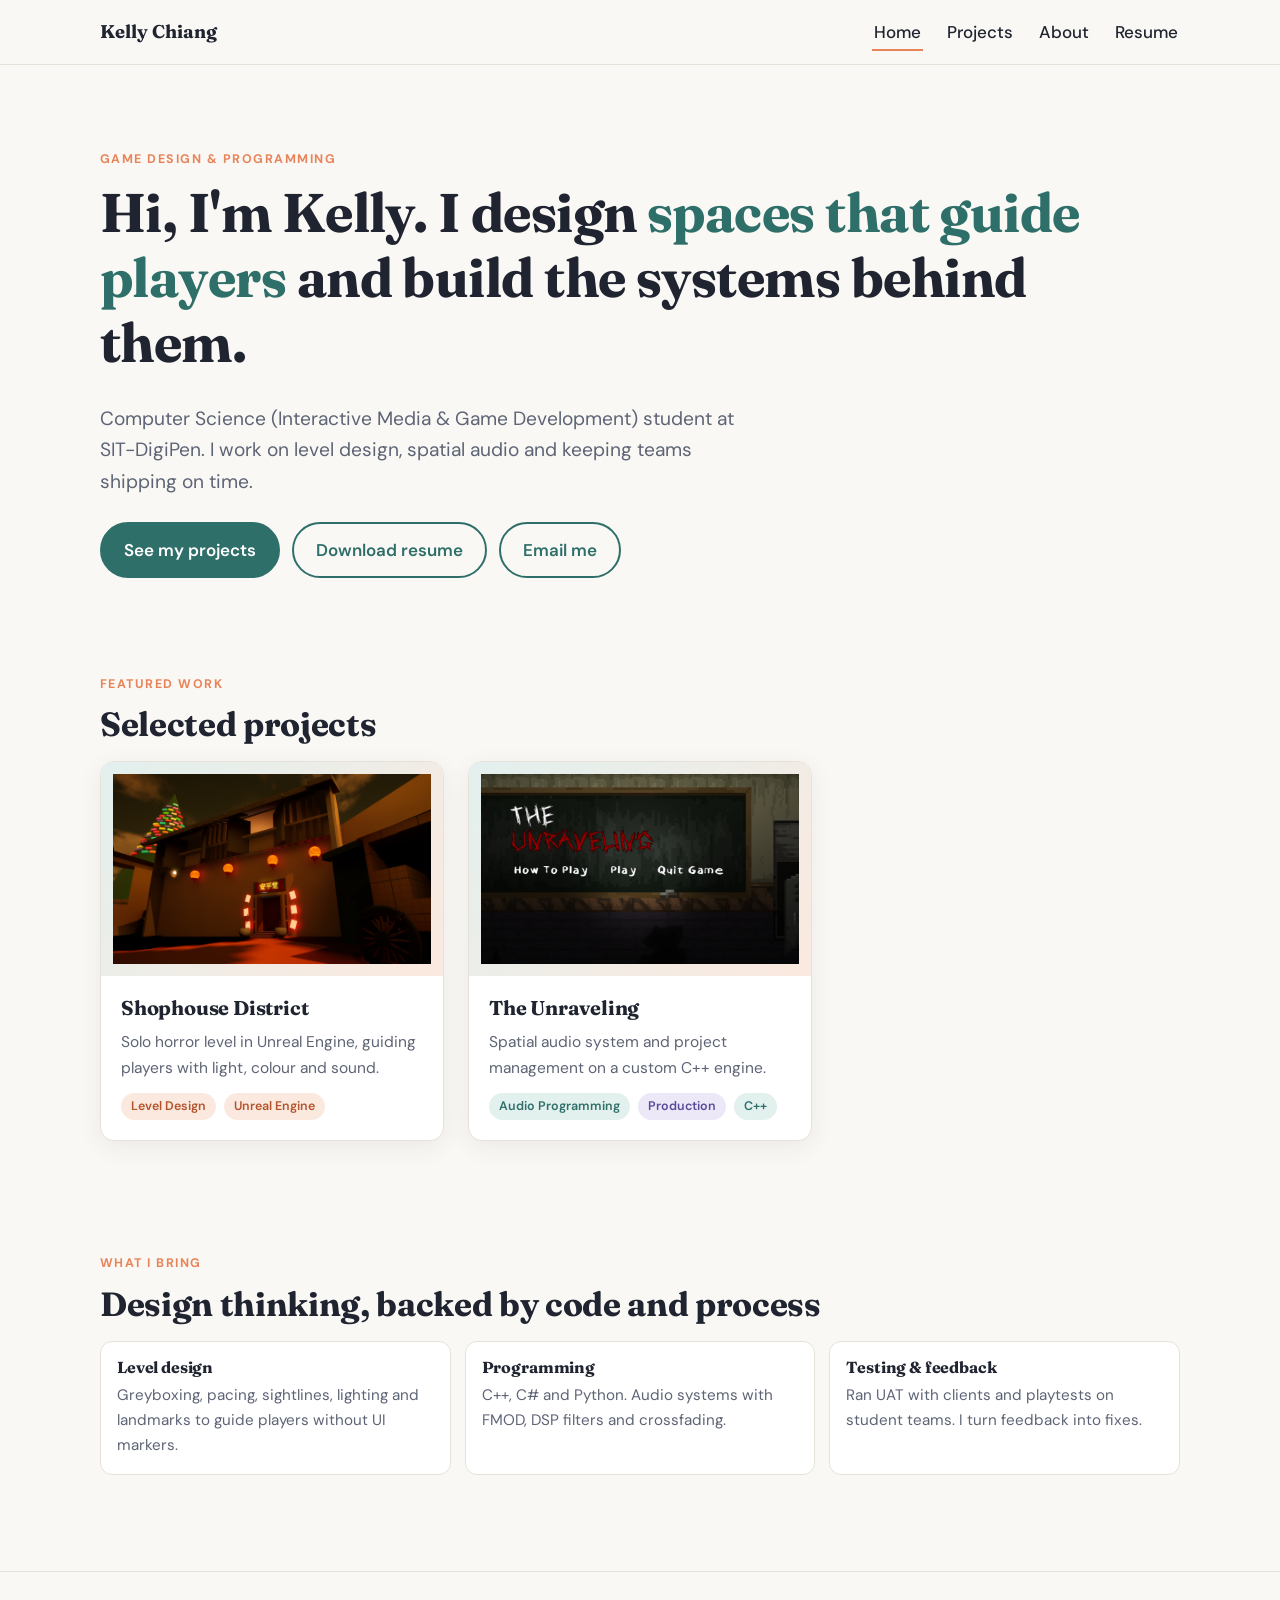
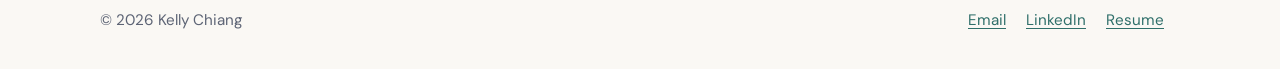
==== index.html @ 19bf758f "NHCS website" ====
<!doctype html>
<html lang="en">
<head>
  <meta charset="utf-8">
  <meta name="viewport" content="width=device-width, initial-scale=1">
  <title>Kelly Chiang | Game Design &amp; Programming</title>
  <meta name="description" content="Portfolio of Kelly Chiang, CS in Interactive Media and Game Development student at SIT-DigiPen. Level design, spatial audio and production.">
  <link rel="preconnect" href="https://fonts.googleapis.com">
  <link rel="preconnect" href="https://fonts.gstatic.com" crossorigin>
  <link href="https://fonts.googleapis.com/css2?family=DM+Sans:wght@400;500;700&family=Fraunces:opsz,wght@9..144,600;9..144,700&display=swap" rel="stylesheet">
  <link rel="stylesheet" href="css/style.css?v=7">
</head>
<body>
  <header class="site-header">
    <div class="wrap nav">
      <a class="brand" href="index.html">Kelly Chiang</a>
      <button class="menu-btn" aria-label="Toggle menu" aria-expanded="false">Menu</button>
      <ul>
        <li><a class="link" href="index.html">Home</a></li>
        <li><a class="link" href="projects.html">Projects</a></li>
        <li><a class="link" href="about.html">About</a></li>
        <li><a class="link" href="resume.pdf" target="_blank" rel="noopener">Resume</a></li>
      </ul>
    </div>
  </header>

  <main>
    <section class="hero">
      <div class="wrap">
        <p class="eyebrow">Game design &amp; programming</p>
        <h1>Hi, I'm Kelly. I design <span>spaces that guide players</span> and build the systems behind them.</h1>
        <p class="lead">Computer Science (Interactive Media &amp; Game Development) student at SIT-DigiPen. I work on level design, spatial audio and keeping teams shipping on time.</p>
        <div class="btn-row">
          <a class="btn" href="projects.html">See my projects</a>
          <a class="btn ghost" href="resume.pdf" target="_blank" rel="noopener">Download resume</a>
          <a class="btn ghost" href="mailto:kellychiangyan@gmail.com">Email me</a>
        </div>
      </div>
    </section>

    <section>
      <div class="wrap">
        <p class="eyebrow">Featured work</p>
        <h2>Selected projects</h2>
        <div class="grid">
          <a class="card" href="project-unreal-level.html">
            <div class="thumb"><img src="images/finalscenecomposition1.png" alt="Shophouse District: a temple facade at night with red lanterns and glowing talismans around the doorway" loading="lazy"></div>
            <div class="body">
              <h3>Shophouse District</h3>
              <p>Solo horror level in Unreal Engine, guiding players with light, colour and sound.</p>
              <div class="tags"><span class="tag design">Level Design</span><span class="tag design">Unreal Engine</span></div>
            </div>
          </a>
          <a class="card" href="project-the-unraveling.html">
            <div class="thumb"><img src="images/theunravelling_menu.png" alt="The Unraveling main menu: the game title written on a classroom chalkboard with How To Play, Play and Quit Game options" loading="lazy"></div>
            <div class="body">
              <h3>The Unraveling</h3>
              <p>Spatial audio system and project management on a custom C++ engine.</p>
              <div class="tags"><span class="tag">Audio Programming</span><span class="tag production">Production</span><span class="tag">C++</span></div>
            </div>
          </a>
        </div>
      </div>
    </section>

    <section>
      <div class="wrap">
        <p class="eyebrow">What I bring</p>
        <h2>Design thinking, backed by code and process</h2>
        <div class="skills">
          <div><h3>Level design</h3><p>Greyboxing, pacing, sightlines, lighting and landmarks to guide players without UI markers.</p></div>
          <div><h3>Programming</h3><p>C++, C# and Python. Audio systems with FMOD, DSP filters and crossfading.</p></div>
          <div><h3>Testing &amp; feedback</h3><p>Ran UAT with clients and playtests on student teams. I turn feedback into fixes.</p></div>
        </div>
      </div>
    </section>
  </main>

  <footer class="site-footer">
    <div class="wrap">
      <div>&copy; <span id="year">2026</span> Kelly Chiang</div>
      <div>
        <a href="mailto:kellychiangyan@gmail.com">Email</a>
        <a href="https://www.linkedin.com/in/kelly-chiang-yan" target="_blank" rel="noopener">LinkedIn</a>
        <a href="resume.pdf" target="_blank" rel="noopener">Resume</a>
      </div>
    </div>
  </footer>
  <script src="js/main.js"></script>
</body>
</html>
---- css/style.css ----
/* ===== Kelly Chiang portfolio — light theme =====
   Change colours in :root to restyle the whole site. */
:root {
  --bg: #faf8f4;
  --surface: #ffffff;
  --ink: #1f2430;
  --muted: #5d6475;
  --line: #e7e2d9;
  --accent: #2f6f6a;        /* deep teal */
  --accent-soft: #e2f0ee;
  --warm: #e8845a;          /* warm highlight */
  --warm-soft: #fbe9df;
  --radius: 14px;
  --shadow: 0 6px 24px rgba(31, 36, 48, 0.07);
  --max: 1080px;
}

* { box-sizing: border-box; }
html { scroll-behavior: smooth; }
body {
  margin: 0;
  background: var(--bg);
  color: var(--ink);
  font-family: "DM Sans", system-ui, -apple-system, "Segoe UI", sans-serif;
  line-height: 1.65;
  font-size: 17px;
}
img, video { max-width: 100%; display: block; }
a { color: var(--accent); text-underline-offset: 3px; }
a:hover { color: var(--warm); }

h1, h2, h3 {
  font-family: "Fraunces", Georgia, serif;
  line-height: 1.2;
  margin: 0 0 0.5em;
  letter-spacing: -0.01em;
}
h1 { font-size: clamp(2.2rem, 5vw, 3.4rem); }
h2 { font-size: clamp(1.6rem, 3vw, 2.1rem); }
h3 { font-size: 1.25rem; }
p { margin: 0 0 1em; }

.wrap { width: min(var(--max), 100% - 32px); margin-inline: auto; }
section { padding: 56px 0; }
.eyebrow {
  text-transform: uppercase;
  letter-spacing: 0.12em;
  font-size: 0.78rem;
  font-weight: 700;
  color: var(--warm);
  margin-bottom: 10px;
}
.lead { font-size: 1.2rem; color: var(--muted); max-width: 640px; }

/* ----- Nav ----- */
.site-header {
  position: sticky; top: 0; z-index: 50;
  background: rgba(250, 248, 244, 0.92);
  backdrop-filter: blur(8px);
  border-bottom: 1px solid var(--line);
}
.nav { display: flex; align-items: center; justify-content: space-between; height: 64px; }
.brand { font-family: "Fraunces", serif; font-weight: 700; font-size: 1.15rem; color: var(--ink); text-decoration: none; }
.nav ul { list-style: none; display: flex; gap: 22px; margin: 0; padding: 0; }
.nav a.link { color: var(--ink); text-decoration: none; font-weight: 500; padding: 6px 2px; border-bottom: 2px solid transparent; }
.nav a.link:hover, .nav a.link.active { border-bottom-color: var(--warm); color: var(--ink); }
.menu-btn { display: none; background: none; border: 1px solid var(--line); border-radius: 8px; padding: 6px 12px; font: inherit; cursor: pointer; }

/* ----- Buttons ----- */
.btn {
  display: inline-block; padding: 12px 22px; border-radius: 999px;
  background: var(--accent); color: #fff; text-decoration: none; font-weight: 600;
  border: 2px solid var(--accent); transition: transform .15s, background .15s;
}
.btn:hover { transform: translateY(-2px); color: #fff; background: #25595a; }
.btn.ghost { background: transparent; color: var(--accent); }
.btn.ghost:hover { background: var(--accent-soft); color: var(--accent); }
.btn-row { display: flex; flex-wrap: wrap; gap: 12px; margin-top: 24px; }

/* ----- Hero ----- */
.hero { padding: 84px 0 40px; }
.hero h1 span { color: var(--accent); }

/* ----- Cards / grid ----- */
.grid { display: grid; gap: 24px; grid-template-columns: repeat(auto-fill, minmax(300px, 1fr)); }
.card {
  background: var(--surface); border: 1px solid var(--line); border-radius: var(--radius);
  overflow: hidden; box-shadow: var(--shadow); text-decoration: none; color: inherit;
  display: flex; flex-direction: column; transition: transform .2s, box-shadow .2s;
}
.card:hover { transform: translateY(-4px); box-shadow: 0 12px 32px rgba(31, 36, 48, 0.12); color: inherit; }
.card .thumb {
  aspect-ratio: 16 / 10; background: linear-gradient(135deg, var(--accent-soft), var(--warm-soft));
  display: grid; place-items: center; color: var(--muted); font-size: 0.9rem; text-align: center; padding: 12px;
}
.card .thumb { overflow: hidden; }
.card .thumb img { width: 100%; height: 100%; object-fit: cover; }
.card .body { padding: 20px; }
.card p { color: var(--muted); font-size: 0.97rem; margin-bottom: 12px; }
.card.hidden { display: none; }

.tags { display: flex; flex-wrap: wrap; gap: 8px; }
.tag { font-size: 0.78rem; font-weight: 600; padding: 3px 10px; border-radius: 999px; background: var(--accent-soft); color: var(--accent); }
.tag.design { background: var(--warm-soft); color: #b3532a; }
.tag.production { background: #ece8f7; color: #5a4a9a; }

/* ----- Filters ----- */
.filters { display: flex; flex-wrap: wrap; gap: 10px; margin: 20px 0 32px; }
.filter-btn {
  font: inherit; font-weight: 600; padding: 8px 18px; border-radius: 999px;
  border: 1.5px solid var(--line); background: var(--surface); color: var(--ink); cursor: pointer;
}
.filter-btn:hover { border-color: var(--accent); }
.filter-btn.active { background: var(--ink); color: #fff; border-color: var(--ink); }

/* ----- Case study ----- */
.meta-box {
  display: grid; grid-template-columns: repeat(auto-fit, minmax(150px, 1fr)); gap: 16px;
  background: var(--surface); border: 1px solid var(--line); border-radius: var(--radius); padding: 22px; margin: 28px 0;
}
.meta-box dt { font-size: 0.75rem; text-transform: uppercase; letter-spacing: 0.1em; color: var(--muted); font-weight: 700; }
.meta-box dd { margin: 2px 0 0; font-weight: 600; }
.case h2 { margin-top: 1.6em; }
.case ul, .case ol { padding-left: 1.2em; }
.case li { margin-bottom: 6px; }
.case summary { cursor: pointer; font-weight: 600; margin-bottom: 12px; }

/* Screenshots and diagrams inside case studies */
.shot { border-radius: var(--radius); border: 1px solid var(--line); }
.shot.diagram { background: #fff; max-width: 640px; width: 100%; }
.media {
  background: linear-gradient(135deg, var(--accent-soft), var(--warm-soft));
  border: 2px dashed #c9d8d5; border-radius: var(--radius); min-height: 260px;
  display: grid; place-items: center; text-align: center; color: var(--muted); padding: 24px; margin: 20px 0;
}
.media.video { aspect-ratio: 16 / 9; }
.media iframe { width: 100%; height: 100%; border: 0; border-radius: var(--radius); }
figure { margin: 28px 0; }
figure img { display: block; }
figcaption { font-size: 0.9rem; color: var(--muted); margin: 12px 0 0; }

/* ----- Screenshot gallery (case studies) ----- */
.gallery { display: grid; gap: 20px; grid-template-columns: repeat(auto-fit, minmax(280px, 1fr)); margin: 16px 0 28px; }
.gallery figure { margin: 0; }
.gallery img { width: 100%; aspect-ratio: 16 / 10; object-fit: cover; border-radius: var(--radius); border: 1px solid var(--line); }
.callout {
  background: var(--warm-soft); border-left: 4px solid var(--warm);
  padding: 14px 18px; border-radius: 8px; margin: 20px 0; font-size: 0.97rem;
}
.back { display: inline-block; margin-top: 32px; font-weight: 600; text-decoration: none; }

/* ----- Interactive: audio demo ----- */
.demo {
  background: var(--surface); border: 1px solid var(--line); border-radius: var(--radius);
  padding: 24px; box-shadow: var(--shadow); margin: 24px 0;
}
.demo h3 { margin-top: 18px; }
.demo .hint { margin-bottom: 6px; color: var(--muted); font-size: 0.95rem; }
.demo .row { display: flex; flex-wrap: wrap; align-items: center; gap: 14px; margin: 14px 0; }
.demo label { font-weight: 600; min-width: 150px; }
.demo input[type="range"] { flex: 1; min-width: 160px; accent-color: var(--accent); }
.demo output { font-variant-numeric: tabular-nums; color: var(--muted); min-width: 80px; }
.demo button { font: inherit; font-weight: 600; padding: 10px 20px; border-radius: 999px; border: 2px solid var(--accent); background: var(--accent); color: #fff; cursor: pointer; }
.demo button.off { background: transparent; color: var(--accent); }
.demo .note { font-size: 0.88rem; color: var(--muted); margin: 10px 0 0; }

/* ----- About ----- */
.about-grid { display: grid; gap: 40px; grid-template-columns: 280px 1fr; align-items: start; }
.portrait { aspect-ratio: 4 / 5; border-radius: var(--radius); background: linear-gradient(135deg, var(--accent-soft), var(--warm-soft)); display: grid; place-items: center; color: var(--muted); text-align: center; overflow: hidden; }
.portrait img { width: 100%; height: 100%; object-fit: cover; }
.skills { display: grid; gap: 14px; grid-template-columns: repeat(auto-fit, minmax(220px, 1fr)); margin-top: 16px; }
.skills div { background: var(--surface); border: 1px solid var(--line); border-radius: 12px; padding: 16px; }
.skills h3 { font-size: 1rem; margin-bottom: 6px; }
.skills p { margin: 0; color: var(--muted); font-size: 0.95rem; }

/* ----- About: open skill list + timeline ----- */
.skill-list { margin: 16px 0 0; }
.skill-list > div { display: grid; grid-template-columns: 200px 1fr; gap: 4px 24px; padding: 14px 0; border-top: 1px solid var(--line); }
.skill-list > div:last-child { border-bottom: 1px solid var(--line); }
.skill-list dt { font-weight: 700; }
.skill-list dd { margin: 0; color: var(--muted); }

.timeline-heading { margin-top: 32px; color: var(--accent); }
.timeline { list-style: none; margin: 0; padding: 0; }
.timeline li { display: grid; grid-template-columns: 200px 1fr; gap: 0 32px; }
.timeline .when { padding: 4px 0 28px; text-align: right; }
.timeline .period { display: block; font-weight: 700; color: var(--warm); font-size: 0.9rem; letter-spacing: 0.02em; }
.timeline .org { display: block; color: var(--muted); font-size: 0.95rem; }
.timeline .what { position: relative; padding: 0 0 28px 28px; border-left: 2px solid var(--line); }
.timeline .what::before, .timeline .when::before {
  content: ""; position: absolute; left: -7px; top: 9px;
  width: 12px; height: 12px; border-radius: 50%;
  background: var(--bg); border: 2px solid var(--accent);
}
.timeline .when::before { display: none; }
.timeline li:last-child .what { padding-bottom: 4px; }
.timeline h4 { font-size: 1.05rem; margin: 0 0 6px; line-height: 1.35; }
.timeline .what p { margin: 0; color: var(--muted); font-size: 0.97rem; }

/* ----- Footer ----- */
.site-footer { border-top: 1px solid var(--line); padding: 36px 0; margin-top: 40px; color: var(--muted); font-size: 0.95rem; }
.site-footer .wrap { display: flex; flex-wrap: wrap; gap: 16px; justify-content: space-between; }
.site-footer a { margin-right: 16px; }

/* ----- Mobile ----- */
@media (max-width: 720px) {
  body { font-size: 16px; }
  .menu-btn { display: block; }
  .nav ul { display: none; position: absolute; top: 64px; left: 0; right: 0; flex-direction: column; background: var(--bg); padding: 16px; border-bottom: 1px solid var(--line); gap: 12px; }
  .nav ul.open { display: flex; }
  .about-grid { grid-template-columns: 1fr; }
  .portrait { max-width: 260px; }
  .skill-list > div { grid-template-columns: 1fr; }
  .timeline li { grid-template-columns: 1fr; }
  .timeline .when { text-align: left; padding: 0 0 4px 28px; border-left: 2px solid var(--line); }
  .timeline .when { position: relative; }
  .timeline .when::before { display: block; }
  .timeline .what::before { display: none; }
  .hero { padding-top: 48px; }
}
@media (prefers-reduced-motion: reduce) {
  * { transition: none !important; scroll-behavior: auto !important; }
}

/* ----- Before / after comparison (case studies) ----- */
.compare { display: grid; grid-template-columns: 1fr 1fr; gap: 16px; margin: 12px 0 32px; }
.compare figure { margin: 0; }
.compare a { position: relative; display: block; }
.compare img { width: 100%; aspect-ratio: 16 / 10; object-fit: cover; border-radius: var(--radius); border: 1px solid var(--line); }
.tag-label {
  position: absolute; top: 10px; left: 10px;
  padding: 3px 10px; border-radius: 999px;
  font-size: 0.75rem; font-weight: 700; letter-spacing: 0.06em; text-transform: uppercase;
  background: rgba(31, 36, 48, 0.85); color: #fff;
}
.tag-label.after { background: var(--accent); }
@media (max-width: 520px) {
  .compare { gap: 10px; }
  .compare figcaption { font-size: 0.82rem; }
}

/* ----- Task and Mood Tracker demo ----- */
.sr-only { position: absolute; width: 1px; height: 1px; overflow: hidden; clip: rect(0 0 0 0); white-space: nowrap; }
.mood-table { display: grid; gap: 0; }
.mood-row {
  display: grid; grid-template-columns: minmax(0,1fr) 110px 56px 220px; gap: 12px; align-items: center;
  padding: 12px 0; border-bottom: 1px solid var(--line);
}
.mood-head { font-size: 0.75rem; font-weight: 700; text-transform: uppercase; letter-spacing: 0.08em; color: var(--muted); padding-top: 0; }
.mood-task strong { display: block; font-weight: 600; }
.mood-task small { display: block; color: var(--muted); font-size: 0.88rem; }
.mood-status { font-size: 0.8rem; font-weight: 600; padding: 3px 10px; border-radius: 999px; background: var(--warm-soft); color: #b3532a; justify-self: start; }
.mood-status.approved { background: var(--accent-soft); color: var(--accent); }
.mood-face img { width: 36px; height: 36px; }
.mood-actions { display: flex; flex-wrap: wrap; gap: 6px; align-items: center; justify-content: flex-end; }
.mood-confirm { font-size: 0.88rem; font-weight: 600; }
.demo button.small { padding: 6px 14px; font-size: 0.85rem; }
.demo button:disabled { opacity: 0.45; cursor: not-allowed; }
.mood-editor { margin-top: 20px; padding-top: 18px; border-top: 2px solid var(--line); }
.mood-editor h3 { margin-bottom: 4px; }
.mood-options { display: grid; grid-template-columns: repeat(5, 1fr); gap: 8px; margin: 12px 0 16px; }
.demo .mood-option {
  display: flex; flex-direction: column; align-items: center; gap: 6px;
  background: var(--bg); color: var(--ink); border: 2px solid var(--line); border-radius: 12px;
  padding: 10px 6px; font-size: 0.78rem; font-weight: 600; text-align: center; line-height: 1.25;
}
.demo .mood-option img { width: 40px; height: 40px; }
.demo .mood-option.selected { border-color: var(--accent); background: var(--accent-soft); }
.mood-note-label { display: block; font-weight: 600; margin-bottom: 6px; }
#mood-note { width: 100%; font: inherit; padding: 10px 12px; border: 1px solid var(--line); border-radius: 10px; background: var(--surface); color: var(--ink); }
.mood-count { font-size: 0.82rem; color: var(--muted); margin: 6px 0 0; text-align: right; }
.mood-count.over { color: #c0392b; font-weight: 700; }
.mood-msg { min-height: 1.4em; margin: 4px 0 8px; color: #c0392b; font-size: 0.9rem; font-weight: 600; }
@media (max-width: 600px) {
  .mood-row { grid-template-columns: 1fr auto; }
  .mood-head { display: none; }
  .mood-status { grid-column: 1; }
  .mood-face { grid-column: 2; grid-row: 1; }
  .mood-actions { grid-column: 1 / -1; justify-content: flex-start; }
  .mood-options { grid-template-columns: repeat(3, 1fr); }
}
.card .thumb.thumb-emojis { display: flex; align-items: center; justify-content: center; gap: 8px; }
.card .thumb.thumb-emojis img { width: 18%; max-width: 56px; height: auto; object-fit: contain; }

/* ----- Shelter Inspection App ----- */
.hbar-chart { background: var(--surface); border: 1px solid var(--line); border-radius: var(--radius); padding: 22px 24px; }
.hbar-title { font-weight: 700; margin: 0 0 14px; }
.hbar { display: grid; grid-template-columns: 220px minmax(0, 1fr) 44px; gap: 12px; align-items: center; margin: 10px 0; font-size: 0.92rem; }
.hbar-track { background: var(--bg); border-radius: 999px; height: 14px; overflow: hidden; }
.hbar-fill { display: block; height: 100%; background: var(--accent); border-radius: 999px; min-width: 4px; }
.hbar-chart.no-values .hbar { grid-template-columns: 220px minmax(0, 1fr); }
.hbar-value { font-variant-numeric: tabular-nums; font-weight: 600; text-align: right; }
.nav-compare { display: grid; grid-template-columns: 1fr 1fr; gap: 16px; margin: 12px 0 8px; }
.nav-mock { position: relative; background: var(--surface); border: 1px solid var(--line); border-radius: var(--radius); padding: 52px 20px 18px; }
.nav-mock ul { list-style: none; margin: 0; padding: 0; }
.nav-mock > ul > li { padding: 8px 10px; border-radius: 8px; font-weight: 600; }
.nav-mock ul ul { margin-top: 6px; }
.nav-mock ul ul li { padding: 5px 10px 5px 18px; font-weight: 400; color: var(--muted); font-size: 0.93rem; }
.nav-mock li.hl { color: var(--ink); background: var(--warm-soft); border-radius: 6px; }
.nav-mock li.hl-box { outline: 2px solid var(--accent); background: var(--accent-soft); }
.nav-mock-note { font-size: 0.88rem; color: var(--muted); margin: 12px 0 0; }
.card .thumb.thumb-chart { display: flex; align-items: flex-end; justify-content: center; gap: 14px; padding: 28px 40px 0; background: var(--accent-soft); }
.card .thumb.thumb-chart span { flex: 1; max-width: 46px; background: var(--accent); border-radius: 6px 6px 0 0; }
@media (max-width: 600px) {
  .nav-compare { grid-template-columns: 1fr; }
  .hbar { grid-template-columns: minmax(0, 1fr) 44px; }
  .hbar-label { grid-column: 1 / -1; }
  .hbar-chart.no-values .hbar { grid-template-columns: minmax(0, 1fr); }
}
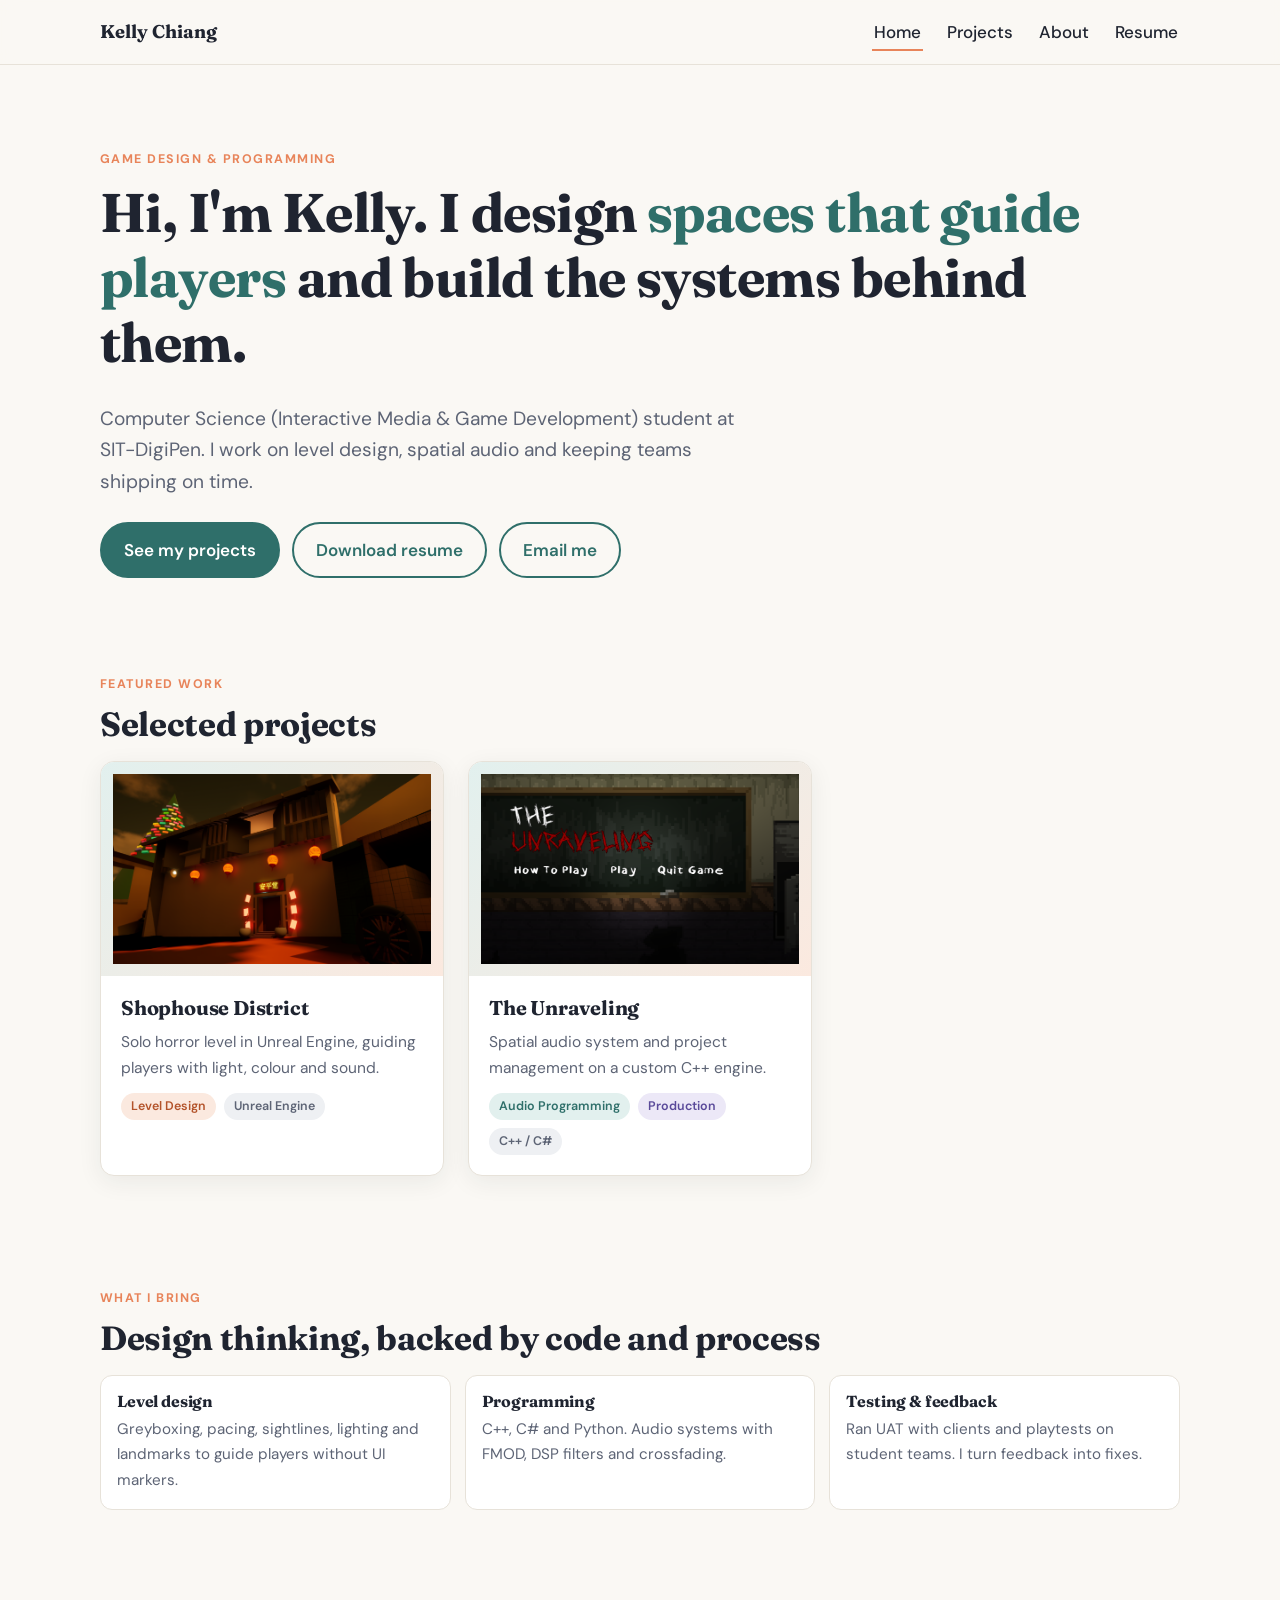
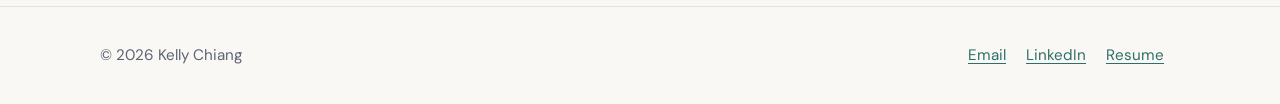
==== commit f35f1a68: "tags update" ====
--- a/index.html
+++ b/index.html
@@ -8,7 +8,7 @@
   <link rel="preconnect" href="https://fonts.googleapis.com">
   <link rel="preconnect" href="https://fonts.gstatic.com" crossorigin>
   <link href="https://fonts.googleapis.com/css2?family=DM+Sans:wght@400;500;700&family=Fraunces:opsz,wght@9..144,600;9..144,700&display=swap" rel="stylesheet">
-  <link rel="stylesheet" href="css/style.css?v=7">
+  <link rel="stylesheet" href="css/style.css?v=8">
 </head>
 <body>
   <header class="site-header">
@@ -48,7 +48,7 @@
             <div class="body">
               <h3>Shophouse District</h3>
               <p>Solo horror level in Unreal Engine, guiding players with light, colour and sound.</p>
-              <div class="tags"><span class="tag design">Level Design</span><span class="tag design">Unreal Engine</span></div>
+              <div class="tags"><span class="tag design">Level Design</span><span class="tag tech">Unreal Engine</span></div>
             </div>
           </a>
           <a class="card" href="project-the-unraveling.html">
@@ -56,7 +56,7 @@
             <div class="body">
               <h3>The Unraveling</h3>
               <p>Spatial audio system and project management on a custom C++ engine.</p>
-              <div class="tags"><span class="tag">Audio Programming</span><span class="tag production">Production</span><span class="tag">C++</span></div>
+              <div class="tags"><span class="tag">Audio Programming</span><span class="tag production">Production</span><span class="tag tech">C++ / C#</span></div>
             </div>
           </a>
         </div>
--- a/css/style.css
+++ b/css/style.css
@@ -103,6 +103,7 @@
 .tag { font-size: 0.78rem; font-weight: 600; padding: 3px 10px; border-radius: 999px; background: var(--accent-soft); color: var(--accent); }
 .tag.design { background: var(--warm-soft); color: #b3532a; }
 .tag.production { background: #ece8f7; color: #5a4a9a; }
+.tag.tech { background: #eef0f3; color: var(--muted); }
 
 /* ----- Filters ----- */
 .filters { display: flex; flex-wrap: wrap; gap: 10px; margin: 20px 0 32px; }
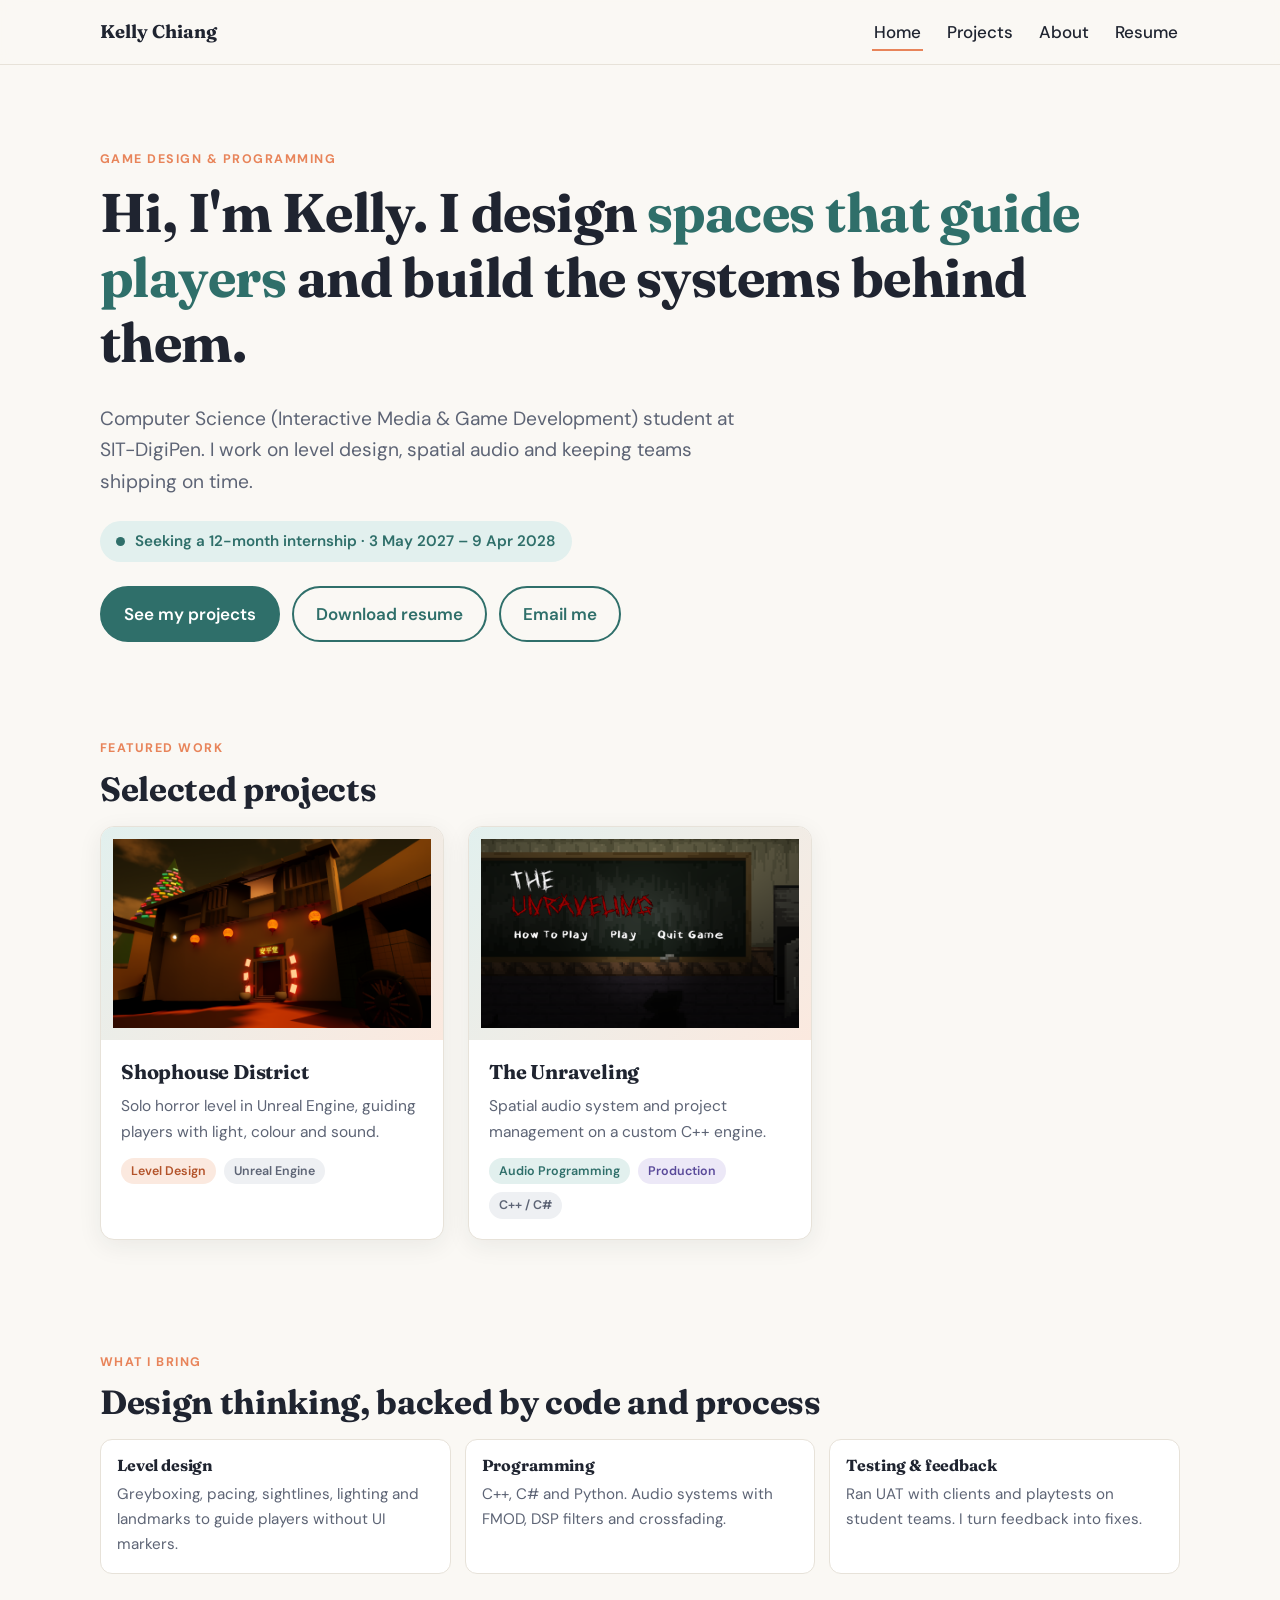
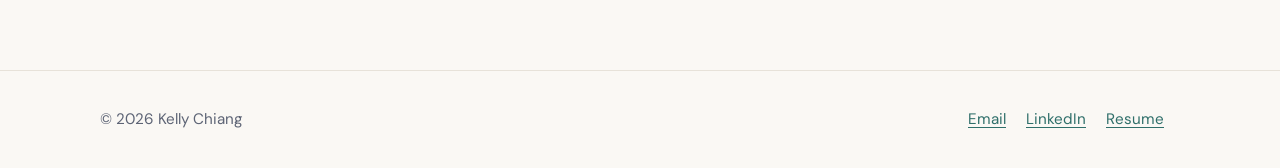
==== commit 75c64454: "update seeking internship" ====
--- a/index.html
+++ b/index.html
@@ -8,7 +8,7 @@
   <link rel="preconnect" href="https://fonts.googleapis.com">
   <link rel="preconnect" href="https://fonts.gstatic.com" crossorigin>
   <link href="https://fonts.googleapis.com/css2?family=DM+Sans:wght@400;500;700&family=Fraunces:opsz,wght@9..144,600;9..144,700&display=swap" rel="stylesheet">
-  <link rel="stylesheet" href="css/style.css?v=8">
+  <link rel="stylesheet" href="css/style.css?v=10">
 </head>
 <body>
   <header class="site-header">
@@ -30,6 +30,7 @@
         <p class="eyebrow">Game design &amp; programming</p>
         <h1>Hi, I'm Kelly. I design <span>spaces that guide players</span> and build the systems behind them.</h1>
         <p class="lead">Computer Science (Interactive Media &amp; Game Development) student at SIT-DigiPen. I work on level design, spatial audio and keeping teams shipping on time.</p>
+        <p class="availability"><span class="dot" aria-hidden="true"></span>Seeking a 12-month internship &middot; 3 May 2027 &ndash; 9 Apr 2028</p>
         <div class="btn-row">
           <a class="btn" href="projects.html">See my projects</a>
           <a class="btn ghost" href="resume.pdf" target="_blank" rel="noopener">Download resume</a>
--- a/css/style.css
+++ b/css/style.css
@@ -80,6 +80,8 @@
 /* ----- Hero ----- */
 .hero { padding: 84px 0 40px; }
 .hero h1 span { color: var(--accent); }
+.availability { display: inline-flex; align-items: center; gap: 10px; margin: 4px 0 0; padding: 8px 16px; border-radius: 999px; background: var(--accent-soft); color: var(--accent); font-weight: 600; font-size: 0.95rem; }
+.availability .dot { width: 9px; height: 9px; border-radius: 50%; background: var(--accent); flex: none; }
 
 /* ----- Cards / grid ----- */
 .grid { display: grid; gap: 24px; grid-template-columns: repeat(auto-fill, minmax(300px, 1fr)); }
@@ -135,7 +137,8 @@
   display: grid; place-items: center; text-align: center; color: var(--muted); padding: 24px; margin: 20px 0;
 }
 .media.video { aspect-ratio: 16 / 9; }
-.media iframe { width: 100%; height: 100%; border: 0; border-radius: var(--radius); }
+.media iframe, .media video { width: 100%; height: 100%; border: 0; border-radius: var(--radius); }
+.media video { display: block; background: #000; object-fit: contain; }
 figure { margin: 28px 0; }
 figure img { display: block; }
 figcaption { font-size: 0.9rem; color: var(--muted); margin: 12px 0 0; }
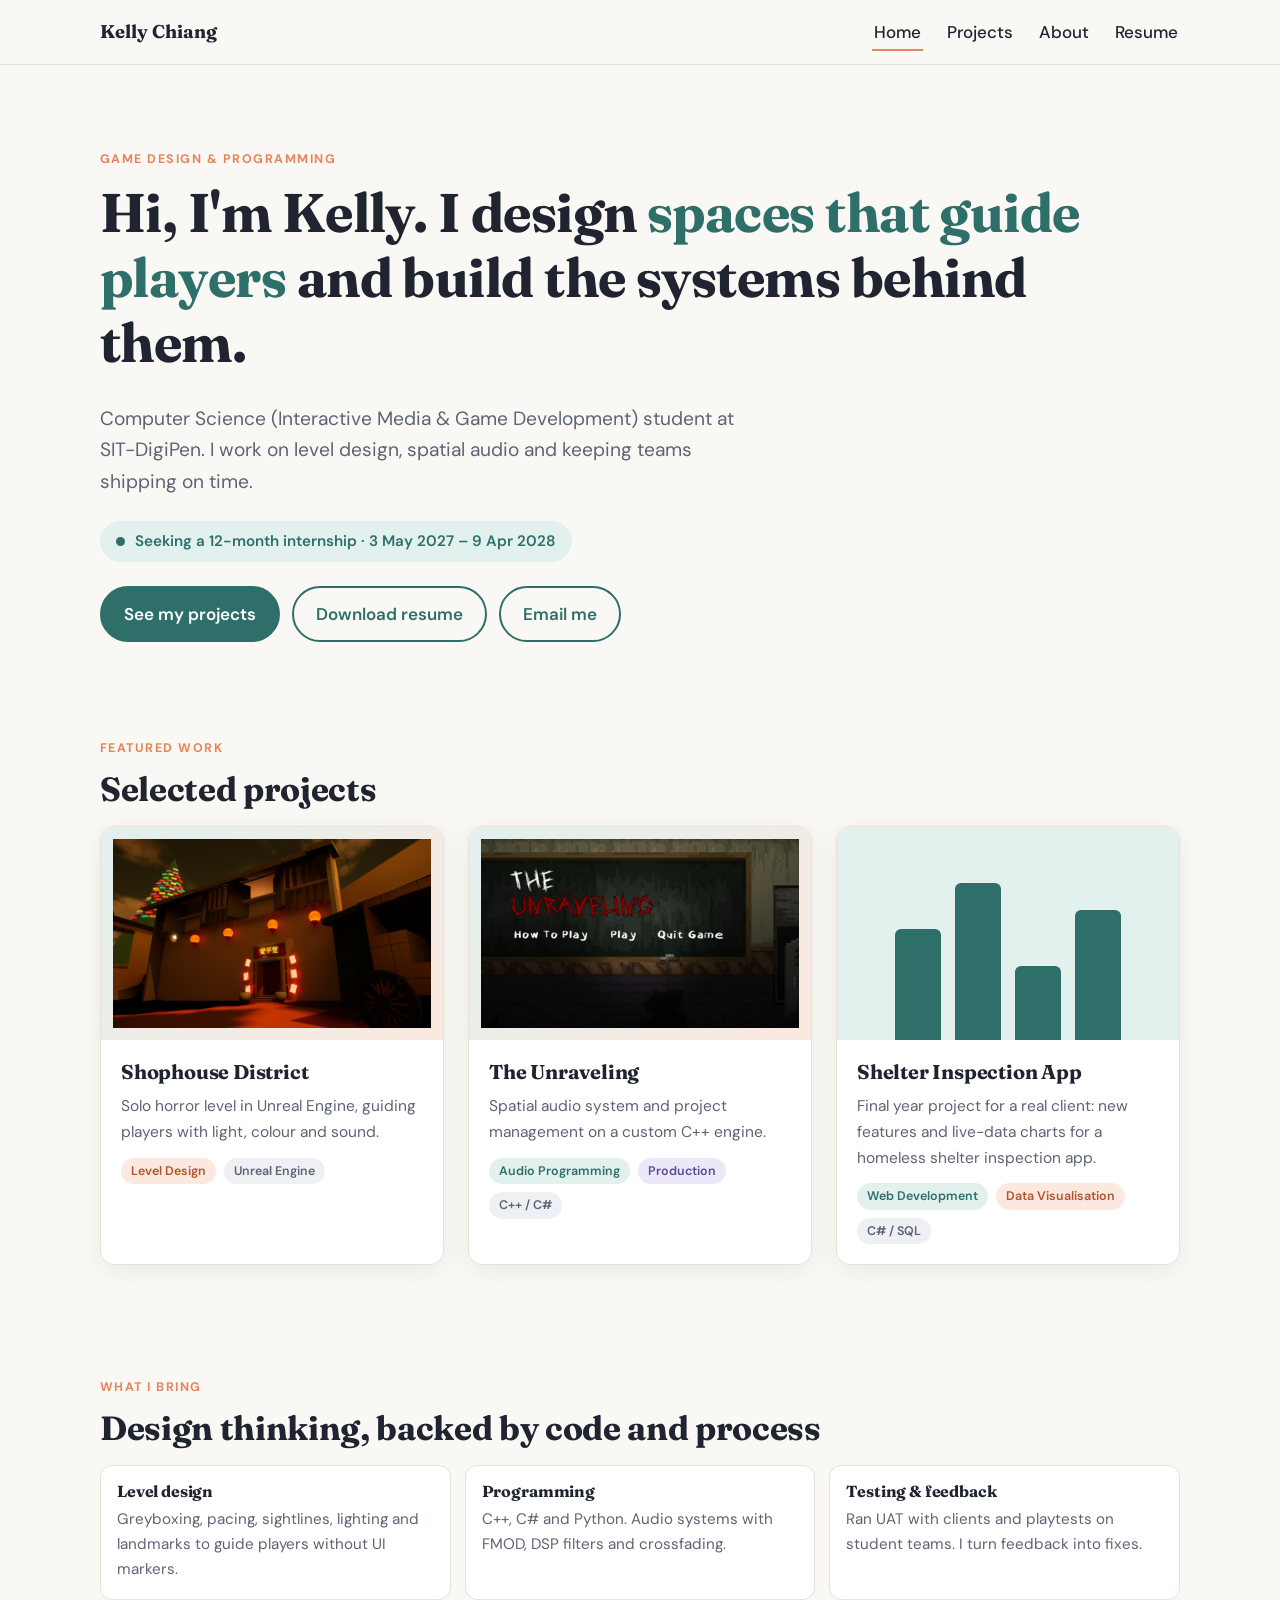
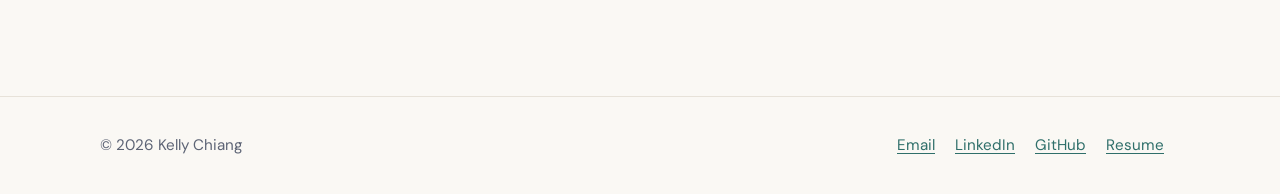
==== commit eb4ef30a: "update missing pointers based on prof's recommendations on slides" ====
--- a/index.html
+++ b/index.html
@@ -8,7 +8,7 @@
   <link rel="preconnect" href="https://fonts.googleapis.com">
   <link rel="preconnect" href="https://fonts.gstatic.com" crossorigin>
   <link href="https://fonts.googleapis.com/css2?family=DM+Sans:wght@400;500;700&family=Fraunces:opsz,wght@9..144,600;9..144,700&display=swap" rel="stylesheet">
-  <link rel="stylesheet" href="css/style.css?v=10">
+  <link rel="stylesheet" href="css/style.css?v=12">
 </head>
 <body>
   <header class="site-header">
@@ -60,6 +60,14 @@
               <div class="tags"><span class="tag">Audio Programming</span><span class="tag production">Production</span><span class="tag tech">C++ / C#</span></div>
             </div>
           </a>
+          <a class="card" href="project-shelter-inspection.html">
+            <div class="thumb thumb-chart" aria-hidden="true"><span style="height:60%"></span><span style="height:85%"></span><span style="height:40%"></span><span style="height:70%"></span></div>
+            <div class="body">
+              <h3>Shelter Inspection App</h3>
+              <p>Final year project for a real client: new features and live-data charts for a homeless shelter inspection app.</p>
+              <div class="tags"><span class="tag">Web Development</span><span class="tag design">Data Visualisation</span><span class="tag tech">C# / SQL</span></div>
+            </div>
+          </a>
         </div>
       </div>
     </section>
@@ -83,10 +91,11 @@
       <div>
         <a href="mailto:kellychiangyan@gmail.com">Email</a>
         <a href="https://www.linkedin.com/in/kelly-chiang-yan" target="_blank" rel="noopener">LinkedIn</a>
+        <a href="https://github.com/kellychiangkaryan" target="_blank" rel="noopener">GitHub</a>
         <a href="resume.pdf" target="_blank" rel="noopener">Resume</a>
       </div>
     </div>
   </footer>
-  <script src="js/main.js"></script>
+  <script src="js/main.js?v=3"></script>
 </body>
 </html>
--- a/css/style.css
+++ b/css/style.css
@@ -311,3 +311,26 @@
   .hbar-label { grid-column: 1 / -1; }
   .hbar-chart.no-values .hbar { grid-template-columns: minmax(0, 1fr); }
 }
+
+/* ----- Image lightbox ----- */
+body.lb-open { overflow: hidden; }
+.lightbox { position: fixed; inset: 0; z-index: 1000; background: rgba(16, 18, 24, 0.88); display: flex; align-items: center; justify-content: center; padding: 56px 72px; animation: lb-fade 0.15s ease-out; }
+.lightbox[hidden] { display: none !important; }
+.lb-figure { margin: 0; display: flex; flex-direction: column; align-items: center; justify-content: center; max-width: 100%; max-height: 100%; width: 100%; height: 100%; }
+.lb-figure img { max-width: 100%; max-height: calc(100% - 48px); object-fit: contain; border-radius: 8px; background: #fff; box-shadow: 0 12px 40px rgba(0, 0, 0, 0.4); }
+.lb-figure figcaption { color: #e9ebef; text-align: center; max-width: 720px; margin: 14px 0 0; font-size: 0.95rem; }
+.lb-close, .lb-nav { position: absolute; border: 0; background: rgba(255, 255, 255, 0.12); color: #fff; cursor: pointer; border-radius: 50%; display: grid; place-items: center; line-height: 1; transition: background 0.15s; }
+.lb-close:hover, .lb-nav:hover, .lb-close:focus-visible, .lb-nav:focus-visible { background: rgba(255, 255, 255, 0.28); outline: none; }
+.lb-close { top: calc(16px + env(safe-area-inset-top, 0px)); right: 16px; width: 44px; height: 44px; font-size: 1.9rem; }
+.lb-nav { top: 50%; transform: translateY(-50%); width: 48px; height: 48px; font-size: 2.2rem; padding-bottom: 4px; }
+.lb-prev { left: 14px; }
+.lb-next { right: 14px; }
+.lb-nav[hidden] { display: none; }
+@keyframes lb-fade { from { opacity: 0; } to { opacity: 1; } }
+@media (max-width: 600px) {
+  .lightbox { padding: 64px 12px 72px; }
+  .lb-nav { top: auto; bottom: 16px; transform: none; }
+  .lb-prev { left: calc(50% - 60px); }
+  .lb-next { right: calc(50% - 60px); }
+}
+.zoomable, .zoomable img { cursor: zoom-in; }
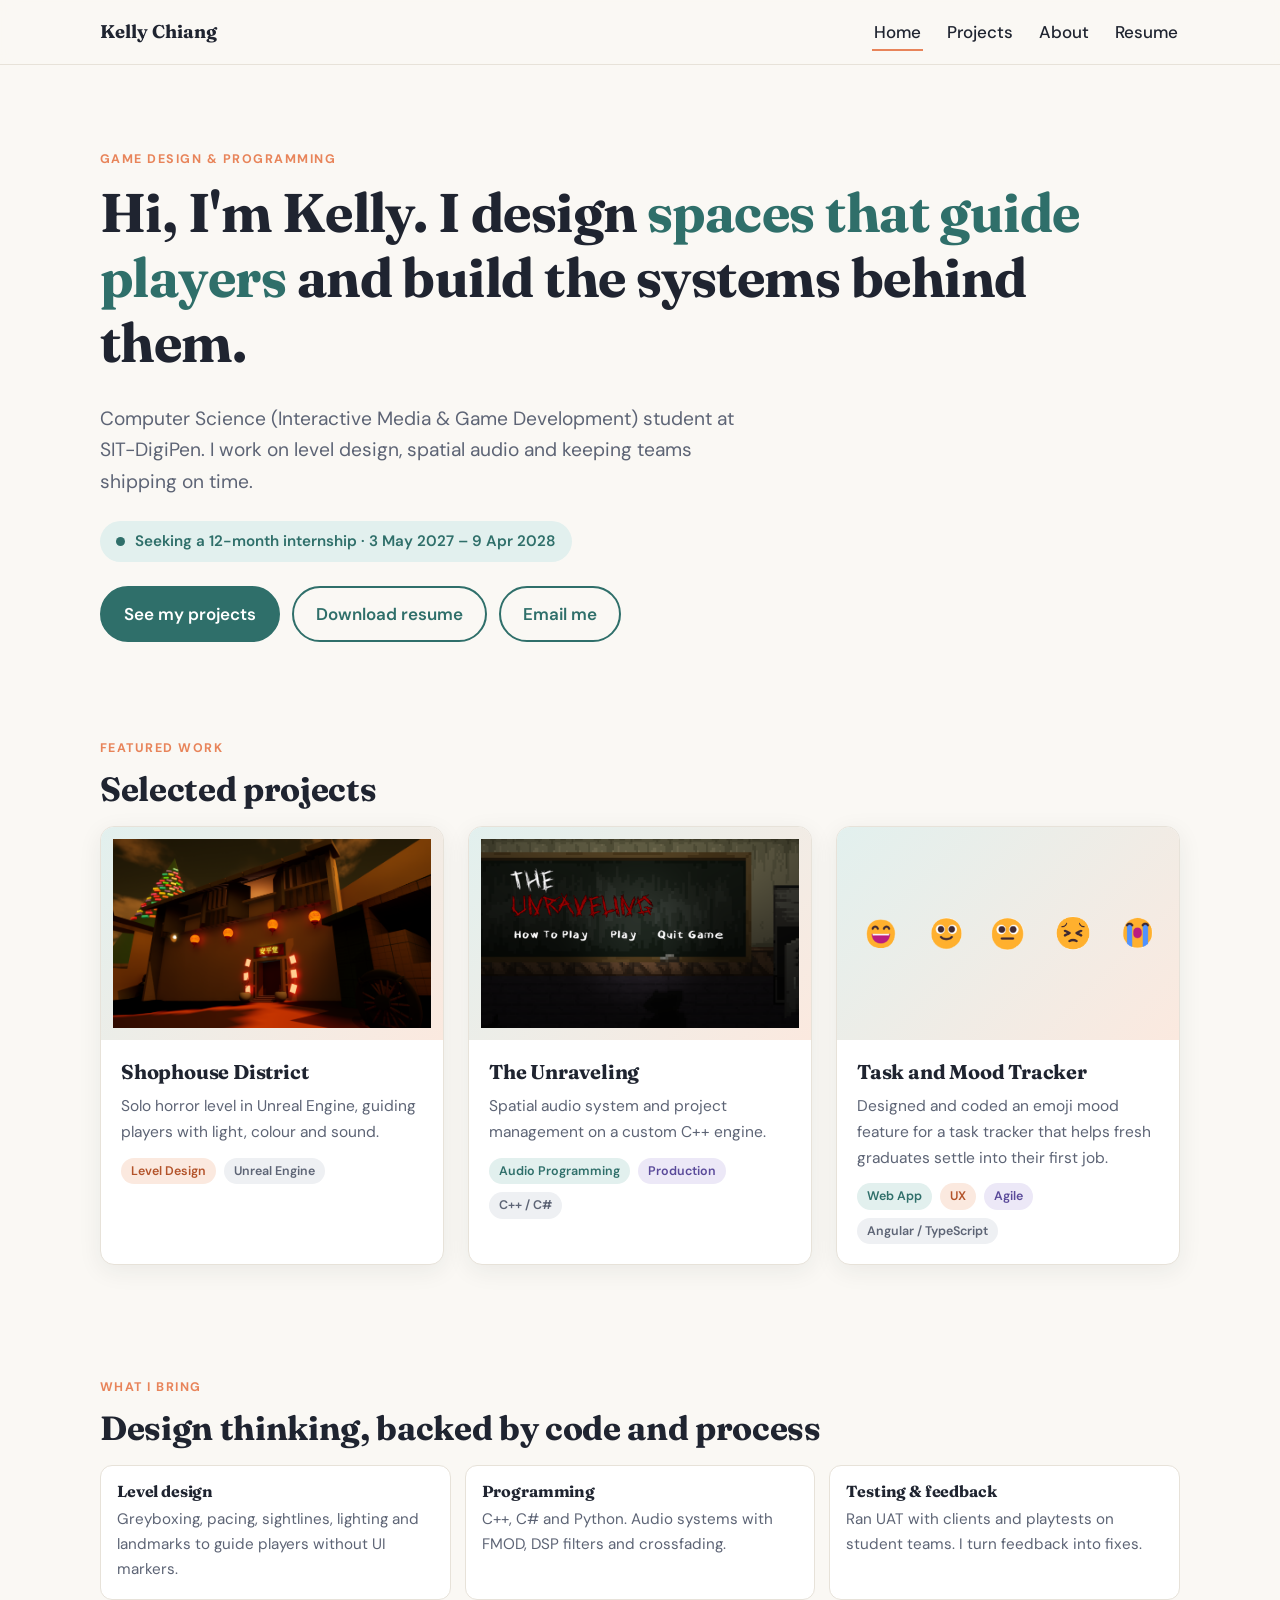
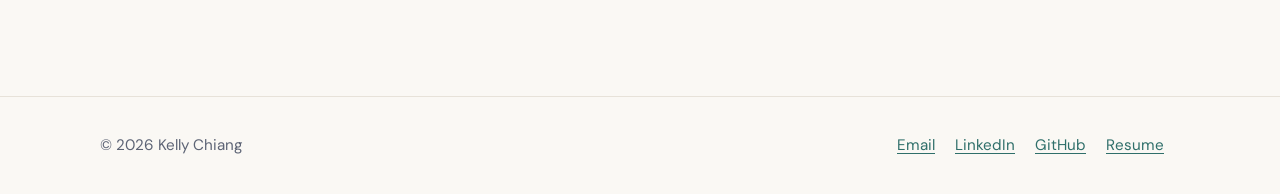
==== commit 83f50f93: "mood and task tracker to be featured instead" ====
--- a/index.html
+++ b/index.html
@@ -60,12 +60,12 @@
               <div class="tags"><span class="tag">Audio Programming</span><span class="tag production">Production</span><span class="tag tech">C++ / C#</span></div>
             </div>
           </a>
-          <a class="card" href="project-shelter-inspection.html">
-            <div class="thumb thumb-chart" aria-hidden="true"><span style="height:60%"></span><span style="height:85%"></span><span style="height:40%"></span><span style="height:70%"></span></div>
+          <a class="card" href="project-task-mood-tracker.html">
+            <div class="thumb thumb-emojis" aria-hidden="true"><img src="images/mood-1.png" alt=""><img src="images/mood-2.png" alt=""><img src="images/mood-3.png" alt=""><img src="images/mood-4.png" alt=""><img src="images/mood-5.png" alt=""></div>
             <div class="body">
-              <h3>Shelter Inspection App</h3>
-              <p>Final year project for a real client: new features and live-data charts for a homeless shelter inspection app.</p>
-              <div class="tags"><span class="tag">Web Development</span><span class="tag design">Data Visualisation</span><span class="tag tech">C# / SQL</span></div>
+              <h3>Task and Mood Tracker</h3>
+              <p>Designed and coded an emoji mood feature for a task tracker that helps fresh graduates settle into their first job.</p>
+              <div class="tags"><span class="tag">Web App</span><span class="tag design">UX</span><span class="tag production">Agile</span><span class="tag tech">Angular / TypeScript</span></div>
             </div>
           </a>
         </div>
